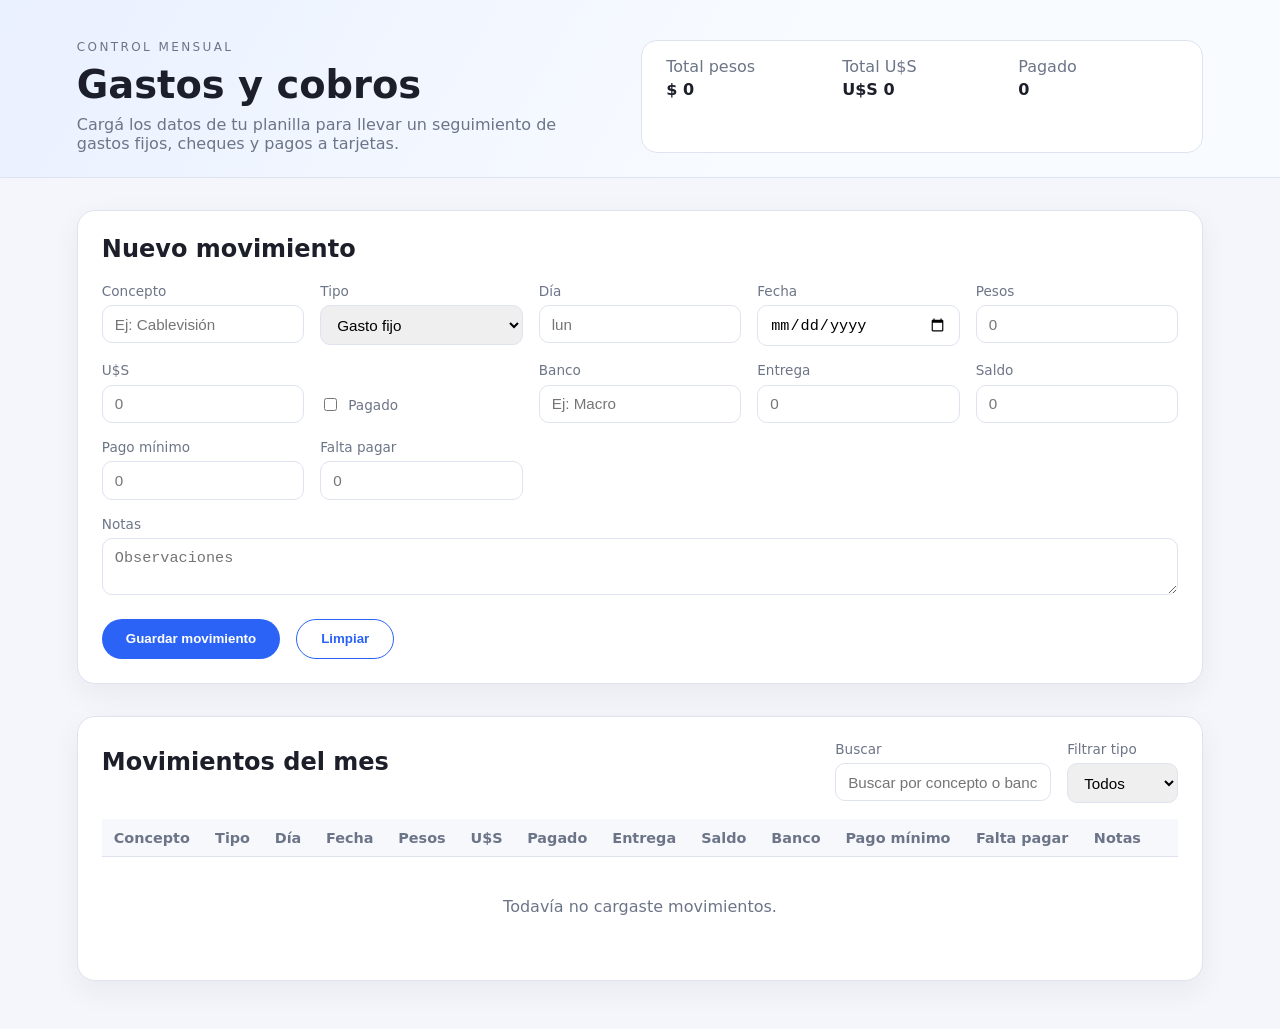
==== index.html @ d82b3ecb "Add local expense tracking app" ====
<!DOCTYPE html>
<html lang="es">
  <head>
    <meta charset="UTF-8" />
    <meta name="viewport" content="width=device-width, initial-scale=1.0" />
    <title>Control mensual de gastos y cobros</title>
    <link rel="stylesheet" href="styles.css" />
  </head>
  <body>
    <header class="hero">
      <div>
        <p class="eyebrow">Control mensual</p>
        <h1>Gastos y cobros</h1>
        <p class="subtitle">
          Cargá los datos de tu planilla para llevar un seguimiento de gastos fijos,
          cheques y pagos a tarjetas.
        </p>
      </div>
      <div class="summary">
        <div>
          <p>Total pesos</p>
          <strong id="total-pesos">$ 0</strong>
        </div>
        <div>
          <p>Total U$S</p>
          <strong id="total-usd">U$S 0</strong>
        </div>
        <div>
          <p>Pagado</p>
          <strong id="total-pagado">0</strong>
        </div>
      </div>
    </header>

    <main class="container">
      <section class="panel">
        <h2>Nuevo movimiento</h2>
        <form id="entry-form">
          <div class="grid">
            <label>
              Concepto
              <input name="concepto" required placeholder="Ej: Cablevisión" />
            </label>
            <label>
              Tipo
              <select name="tipo" required>
                <option value="gasto fijo">Gasto fijo</option>
                <option value="cheque">Cheque</option>
                <option value="tarjeta">Tarjeta</option>
              </select>
            </label>
            <label>
              Día
              <input name="dia" placeholder="lun" maxlength="10" />
            </label>
            <label>
              Fecha
              <input type="date" name="fecha" />
            </label>
            <label>
              Pesos
              <input type="number" name="pesos" step="0.01" min="0" placeholder="0" />
            </label>
            <label>
              U$S
              <input type="number" name="usd" step="0.01" min="0" placeholder="0" />
            </label>
            <label class="checkbox">
              <input type="checkbox" name="pagado" />
              Pagado
            </label>
            <label>
              Banco
              <input name="banco" placeholder="Ej: Macro" />
            </label>
            <label>
              Entrega
              <input type="number" name="entrega" step="0.01" min="0" placeholder="0" />
            </label>
            <label>
              Saldo
              <input type="number" name="saldo" step="0.01" min="0" placeholder="0" />
            </label>
            <label>
              Pago mínimo
              <input type="number" name="pagoMinimo" step="0.01" min="0" placeholder="0" />
            </label>
            <label>
              Falta pagar
              <input type="number" name="faltaPagar" step="0.01" min="0" placeholder="0" />
            </label>
            <label class="full">
              Notas
              <textarea name="notas" rows="2" placeholder="Observaciones"></textarea>
            </label>
          </div>
          <div class="actions">
            <button type="submit">Guardar movimiento</button>
            <button type="button" class="ghost" id="clear-form">Limpiar</button>
          </div>
        </form>
      </section>

      <section class="panel">
        <div class="panel-header">
          <h2>Movimientos del mes</h2>
          <div class="filters">
            <label>
              Buscar
              <input id="search" placeholder="Buscar por concepto o banco" />
            </label>
            <label>
              Filtrar tipo
              <select id="filter-type">
                <option value="">Todos</option>
                <option value="gasto fijo">Gasto fijo</option>
                <option value="cheque">Cheque</option>
                <option value="tarjeta">Tarjeta</option>
              </select>
            </label>
          </div>
        </div>
        <div class="table-wrapper">
          <table>
            <thead>
              <tr>
                <th>Concepto</th>
                <th>Tipo</th>
                <th>Día</th>
                <th>Fecha</th>
                <th>Pesos</th>
                <th>U$S</th>
                <th>Pagado</th>
                <th>Entrega</th>
                <th>Saldo</th>
                <th>Banco</th>
                <th>Pago mínimo</th>
                <th>Falta pagar</th>
                <th>Notas</th>
                <th></th>
              </tr>
            </thead>
            <tbody id="entries"></tbody>
          </table>
        </div>
        <p class="empty" id="empty-state">Todavía no cargaste movimientos.</p>
      </section>
    </main>

    <script src="app.js"></script>
  </body>
</html>
---- styles.css ----
:root {
  color-scheme: light;
  --bg: #f5f6fb;
  --card: #ffffff;
  --text: #1c1f2a;
  --muted: #6c7588;
  --primary: #2a63f6;
  --border: #dfe3ef;
  --chip: #eef2ff;
}

* {
  box-sizing: border-box;
}

body {
  margin: 0;
  font-family: "Inter", system-ui, -apple-system, sans-serif;
  background: var(--bg);
  color: var(--text);
}

.hero {
  display: flex;
  flex-wrap: wrap;
  justify-content: space-between;
  gap: 2rem;
  padding: 2.5rem 6vw 1.5rem;
  background: linear-gradient(120deg, #e9f0ff, #f8fbff 60%);
  border-bottom: 1px solid var(--border);
}

.hero h1 {
  margin: 0 0 0.5rem;
  font-size: clamp(2rem, 3vw, 3rem);
}

.eyebrow {
  text-transform: uppercase;
  letter-spacing: 0.2em;
  font-size: 0.75rem;
  color: var(--muted);
  margin: 0 0 0.5rem;
}

.subtitle {
  margin: 0;
  color: var(--muted);
  max-width: 32rem;
}

.summary {
  display: grid;
  grid-template-columns: repeat(auto-fit, minmax(160px, 1fr));
  gap: 1rem;
  background: var(--card);
  padding: 1rem 1.5rem;
  border-radius: 16px;
  border: 1px solid var(--border);
  min-width: min(520px, 100%);
}

.summary p {
  margin: 0 0 0.25rem;
  color: var(--muted);
}

.container {
  padding: 2rem 6vw 3rem;
  display: grid;
  gap: 2rem;
}

.panel {
  background: var(--card);
  border-radius: 18px;
  border: 1px solid var(--border);
  padding: 1.5rem;
  box-shadow: 0 10px 30px rgba(25, 36, 64, 0.06);
}

.panel h2 {
  margin-top: 0;
}

.grid {
  display: grid;
  grid-template-columns: repeat(auto-fit, minmax(180px, 1fr));
  gap: 1rem;
}

label {
  display: flex;
  flex-direction: column;
  gap: 0.4rem;
  font-size: 0.85rem;
  color: var(--muted);
}

label input,
label select,
label textarea {
  padding: 0.6rem 0.75rem;
  border-radius: 10px;
  border: 1px solid var(--border);
  font-size: 0.95rem;
}

label textarea {
  resize: vertical;
}

label.full {
  grid-column: 1 / -1;
}

.checkbox {
  flex-direction: row;
  align-items: center;
  margin-top: 1.5rem;
  gap: 0.5rem;
}

.actions {
  display: flex;
  gap: 1rem;
  margin-top: 1.5rem;
}

button {
  border: none;
  border-radius: 999px;
  padding: 0.7rem 1.5rem;
  font-weight: 600;
  cursor: pointer;
  background: var(--primary);
  color: white;
  transition: transform 0.2s ease, box-shadow 0.2s ease;
}

button:hover {
  transform: translateY(-1px);
  box-shadow: 0 6px 16px rgba(42, 99, 246, 0.3);
}

button.ghost {
  background: transparent;
  color: var(--primary);
  border: 1px solid var(--primary);
}

.panel-header {
  display: flex;
  flex-wrap: wrap;
  justify-content: space-between;
  gap: 1rem;
  align-items: center;
}

.filters {
  display: flex;
  flex-wrap: wrap;
  gap: 1rem;
}

.table-wrapper {
  overflow-x: auto;
  margin-top: 1rem;
}

table {
  border-collapse: collapse;
  width: 100%;
  min-width: 900px;
  font-size: 0.9rem;
}

th,
td {
  padding: 0.65rem 0.75rem;
  border-bottom: 1px solid var(--border);
  text-align: left;
  vertical-align: top;
}

th {
  color: var(--muted);
  font-weight: 600;
  background: #f7f8fc;
  position: sticky;
  top: 0;
}

.tag {
  background: var(--chip);
  color: var(--primary);
  padding: 0.2rem 0.6rem;
  border-radius: 999px;
  font-size: 0.75rem;
  display: inline-block;
}

.status {
  font-weight: 600;
  color: #2f9e44;
}

.status.pending {
  color: #d9480f;
}

.empty {
  text-align: center;
  color: var(--muted);
  padding: 1.5rem;
}

@media (max-width: 900px) {
  .hero {
    padding: 2rem 5vw 1.5rem;
  }

  .container {
    padding: 1.5rem 5vw 2.5rem;
  }
}
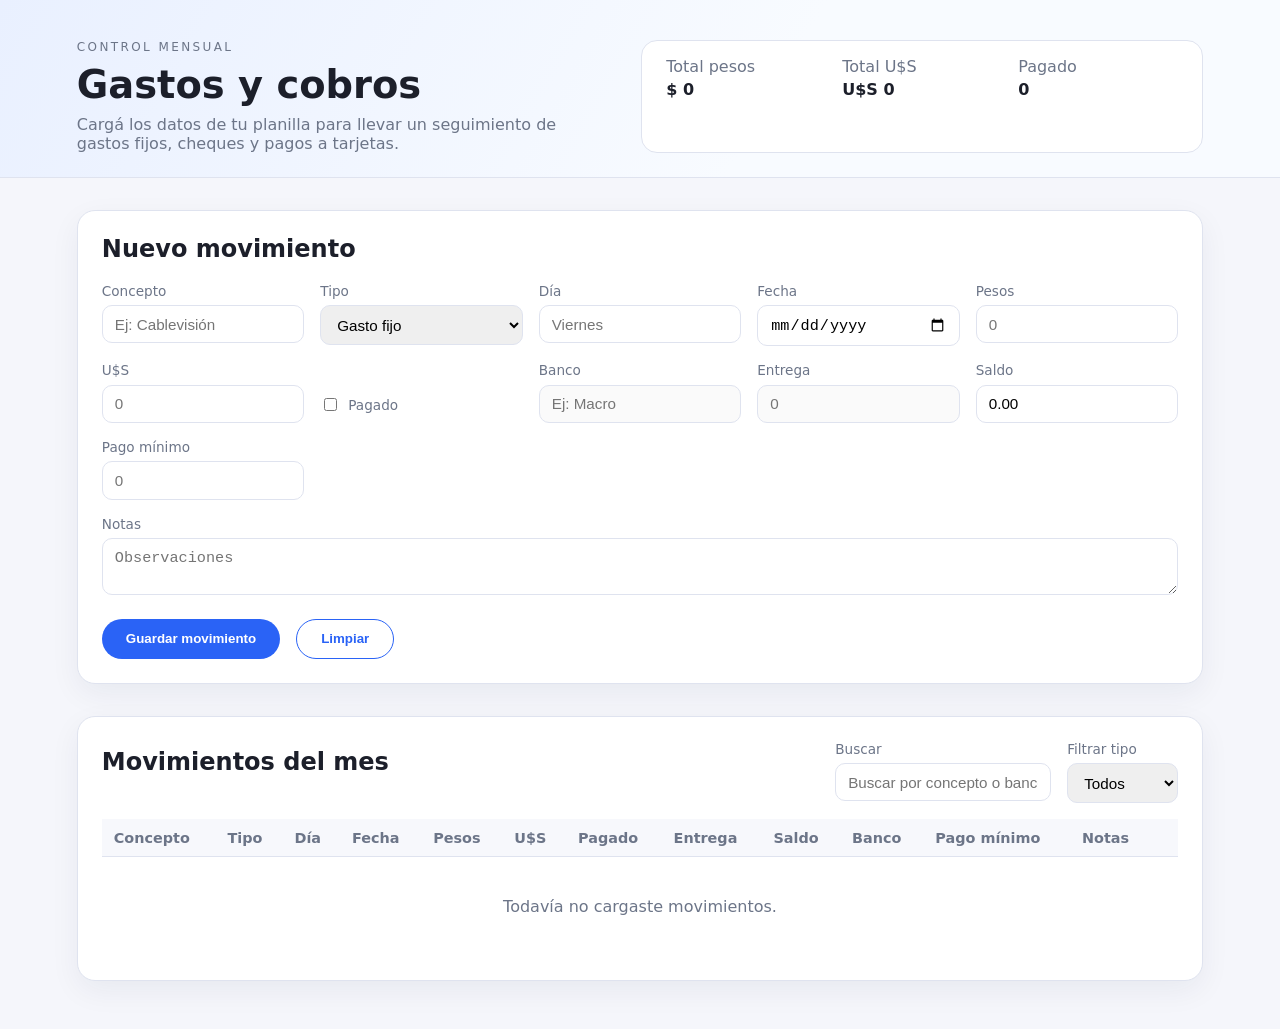
==== commit 6aebf13a: "Update form automation and pending edits" ====
--- a/index.html
+++ b/index.html
@@ -51,7 +51,7 @@
             </label>
             <label>
               Día
-              <input name="dia" placeholder="lun" maxlength="10" />
+              <input name="dia" placeholder="Viernes" maxlength="10" readonly />
             </label>
             <label>
               Fecha
@@ -79,15 +79,11 @@
             </label>
             <label>
               Saldo
-              <input type="number" name="saldo" step="0.01" min="0" placeholder="0" />
+              <input type="number" name="saldo" step="0.01" min="0" placeholder="0" readonly />
             </label>
             <label>
               Pago mínimo
               <input type="number" name="pagoMinimo" step="0.01" min="0" placeholder="0" />
-            </label>
-            <label>
-              Falta pagar
-              <input type="number" name="faltaPagar" step="0.01" min="0" placeholder="0" />
             </label>
             <label class="full">
               Notas
@@ -135,7 +131,6 @@
                 <th>Saldo</th>
                 <th>Banco</th>
                 <th>Pago mínimo</th>
-                <th>Falta pagar</th>
                 <th>Notas</th>
                 <th></th>
               </tr>
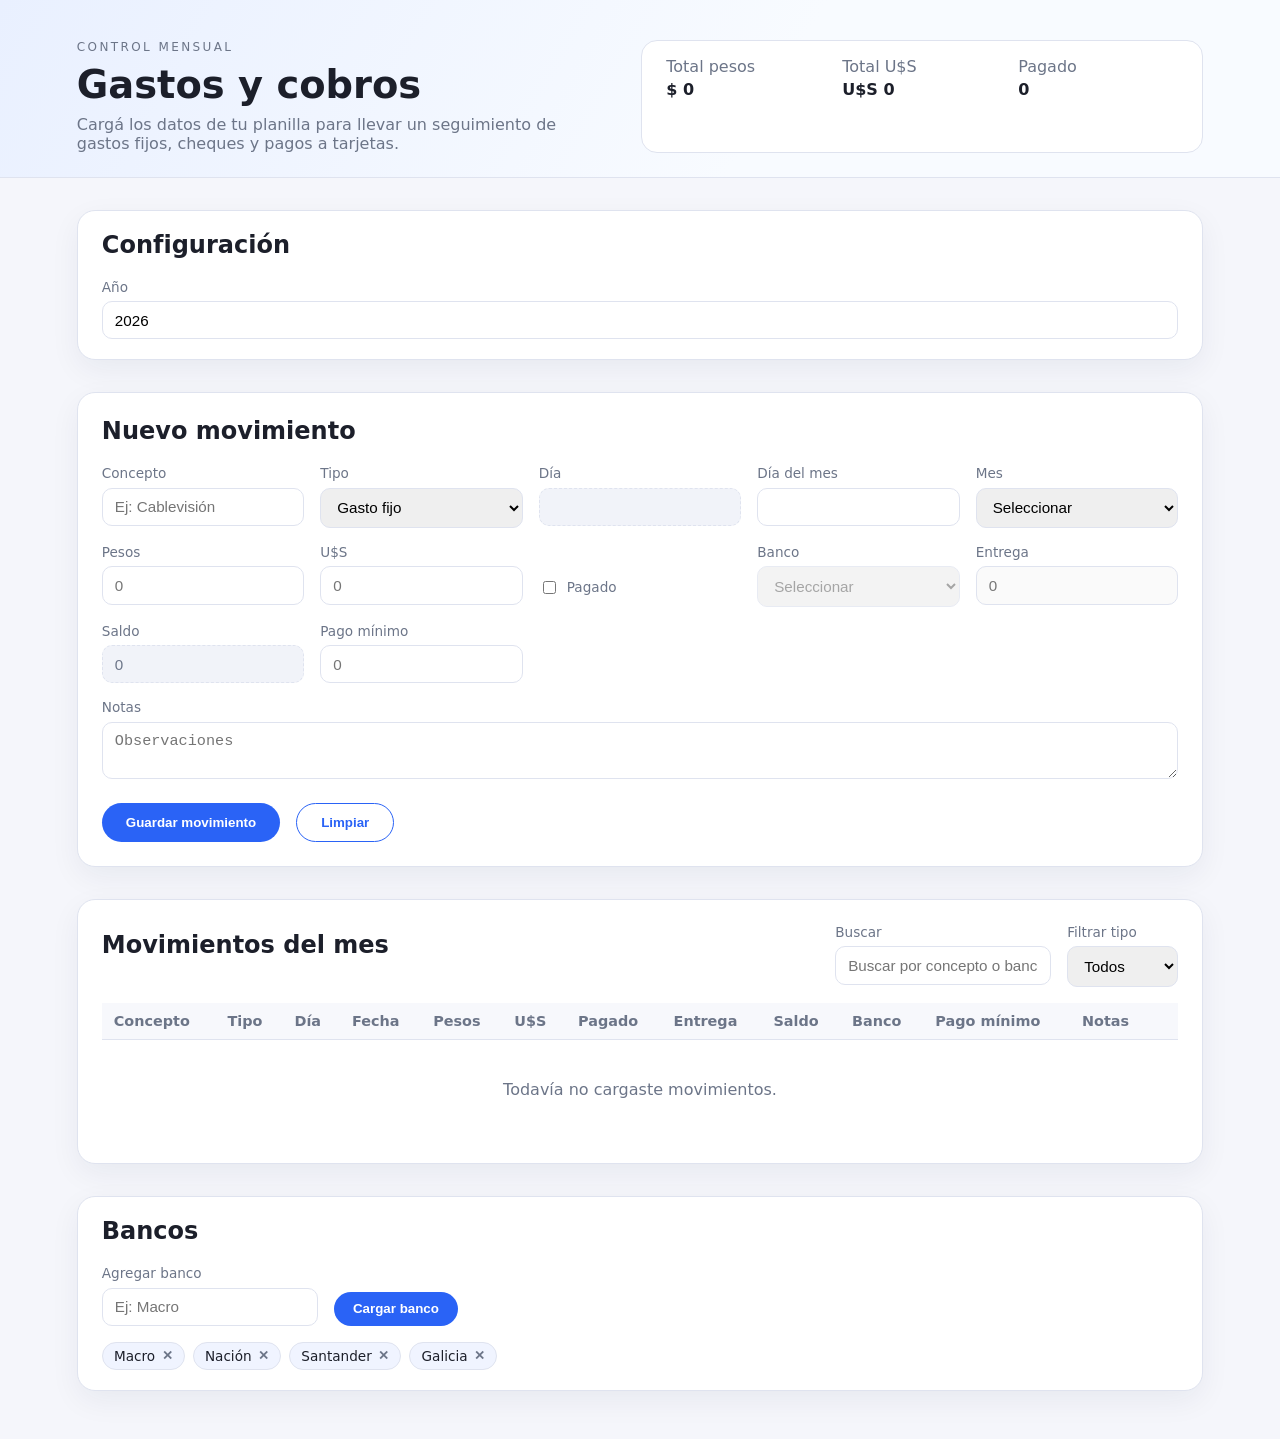
==== commit 26d84243: "Refine date entry and bank settings" ====
--- a/index.html
+++ b/index.html
@@ -33,6 +33,16 @@
     </header>
 
     <main class="container">
+      <section class="panel panel--compact">
+        <h2>Configuración</h2>
+        <div class="grid grid--compact">
+          <label>
+            Año
+            <input type="number" name="anio" id="anio" min="2000" max="2100" />
+          </label>
+        </div>
+      </section>
+
       <section class="panel">
         <h2>Nuevo movimiento</h2>
         <form id="entry-form">
@@ -51,19 +61,43 @@
             </label>
             <label>
               Día
-              <input name="dia" placeholder="Viernes" maxlength="10" readonly />
-            </label>
-            <label>
-              Fecha
-              <input type="date" name="fecha" />
+              <input
+                name="dia"
+                class="readonly"
+                maxlength="15"
+                readonly
+                tabindex="-1"
+              />
+            </label>
+            <label>
+              Día del mes
+              <input type="number" name="diaMes" min="1" max="31" step="1" />
+            </label>
+            <label>
+              Mes
+              <select name="mes">
+                <option value="">Seleccionar</option>
+                <option value="0">Enero</option>
+                <option value="1">Febrero</option>
+                <option value="2">Marzo</option>
+                <option value="3">Abril</option>
+                <option value="4">Mayo</option>
+                <option value="5">Junio</option>
+                <option value="6">Julio</option>
+                <option value="7">Agosto</option>
+                <option value="8">Septiembre</option>
+                <option value="9">Octubre</option>
+                <option value="10">Noviembre</option>
+                <option value="11">Diciembre</option>
+              </select>
             </label>
             <label>
               Pesos
-              <input type="number" name="pesos" step="0.01" min="0" placeholder="0" />
+              <input type="number" name="pesos" step="1" min="0" placeholder="0" />
             </label>
             <label>
               U$S
-              <input type="number" name="usd" step="0.01" min="0" placeholder="0" />
+              <input type="number" name="usd" step="1" min="0" placeholder="0" />
             </label>
             <label class="checkbox">
               <input type="checkbox" name="pagado" />
@@ -71,19 +105,30 @@
             </label>
             <label>
               Banco
-              <input name="banco" placeholder="Ej: Macro" />
+              <select name="banco" id="banco-select">
+                <option value="">Seleccionar</option>
+              </select>
             </label>
             <label>
               Entrega
-              <input type="number" name="entrega" step="0.01" min="0" placeholder="0" />
+              <input type="number" name="entrega" step="1" min="0" placeholder="0" />
             </label>
             <label>
               Saldo
-              <input type="number" name="saldo" step="0.01" min="0" placeholder="0" readonly />
+              <input
+                type="number"
+                name="saldo"
+                step="1"
+                min="0"
+                placeholder="0"
+                readonly
+                class="readonly"
+                tabindex="-1"
+              />
             </label>
             <label>
               Pago mínimo
-              <input type="number" name="pagoMinimo" step="0.01" min="0" placeholder="0" />
+              <input type="number" name="pagoMinimo" step="1" min="0" placeholder="0" />
             </label>
             <label class="full">
               Notas
@@ -140,6 +185,18 @@
         </div>
         <p class="empty" id="empty-state">Todavía no cargaste movimientos.</p>
       </section>
+
+      <section class="panel panel--compact">
+        <h2>Bancos</h2>
+        <form id="bank-form" class="bank-form">
+          <label>
+            Agregar banco
+            <input name="bankName" placeholder="Ej: Macro" />
+          </label>
+          <button type="submit">Cargar banco</button>
+        </form>
+        <div class="bank-list" id="bank-list"></div>
+      </section>
     </main>
 
     <script src="app.js"></script>
--- a/styles.css
+++ b/styles.css
@@ -79,6 +79,10 @@
   box-shadow: 0 10px 30px rgba(25, 36, 64, 0.06);
 }
 
+.panel--compact {
+  padding: 1.25rem 1.5rem;
+}
+
 .panel h2 {
   margin-top: 0;
 }
@@ -87,6 +91,10 @@
   display: grid;
   grid-template-columns: repeat(auto-fit, minmax(180px, 1fr));
   gap: 1rem;
+}
+
+.grid--compact {
+  grid-template-columns: repeat(auto-fit, minmax(140px, 1fr));
 }
 
 label {
@@ -108,6 +116,13 @@
 
 label textarea {
   resize: vertical;
+}
+
+input.readonly {
+  background: #f1f3f9;
+  color: var(--muted);
+  border-style: dashed;
+  cursor: default;
 }
 
 label.full {
@@ -215,6 +230,44 @@
   padding: 1.5rem;
 }
 
+.bank-form {
+  display: flex;
+  flex-wrap: wrap;
+  gap: 1rem;
+  align-items: flex-end;
+}
+
+.bank-form button {
+  padding: 0.6rem 1.2rem;
+}
+
+.bank-list {
+  display: flex;
+  flex-wrap: wrap;
+  gap: 0.5rem;
+  margin-top: 1rem;
+}
+
+.bank-chip {
+  background: #f0f4ff;
+  color: var(--text);
+  border: 1px solid var(--border);
+  border-radius: 999px;
+  padding: 0.3rem 0.7rem;
+  display: inline-flex;
+  align-items: center;
+  gap: 0.4rem;
+  font-size: 0.85rem;
+}
+
+.bank-chip button {
+  border: none;
+  background: transparent;
+  color: var(--muted);
+  cursor: pointer;
+  padding: 0;
+}
+
 @media (max-width: 900px) {
   .hero {
     padding: 2rem 5vw 1.5rem;
